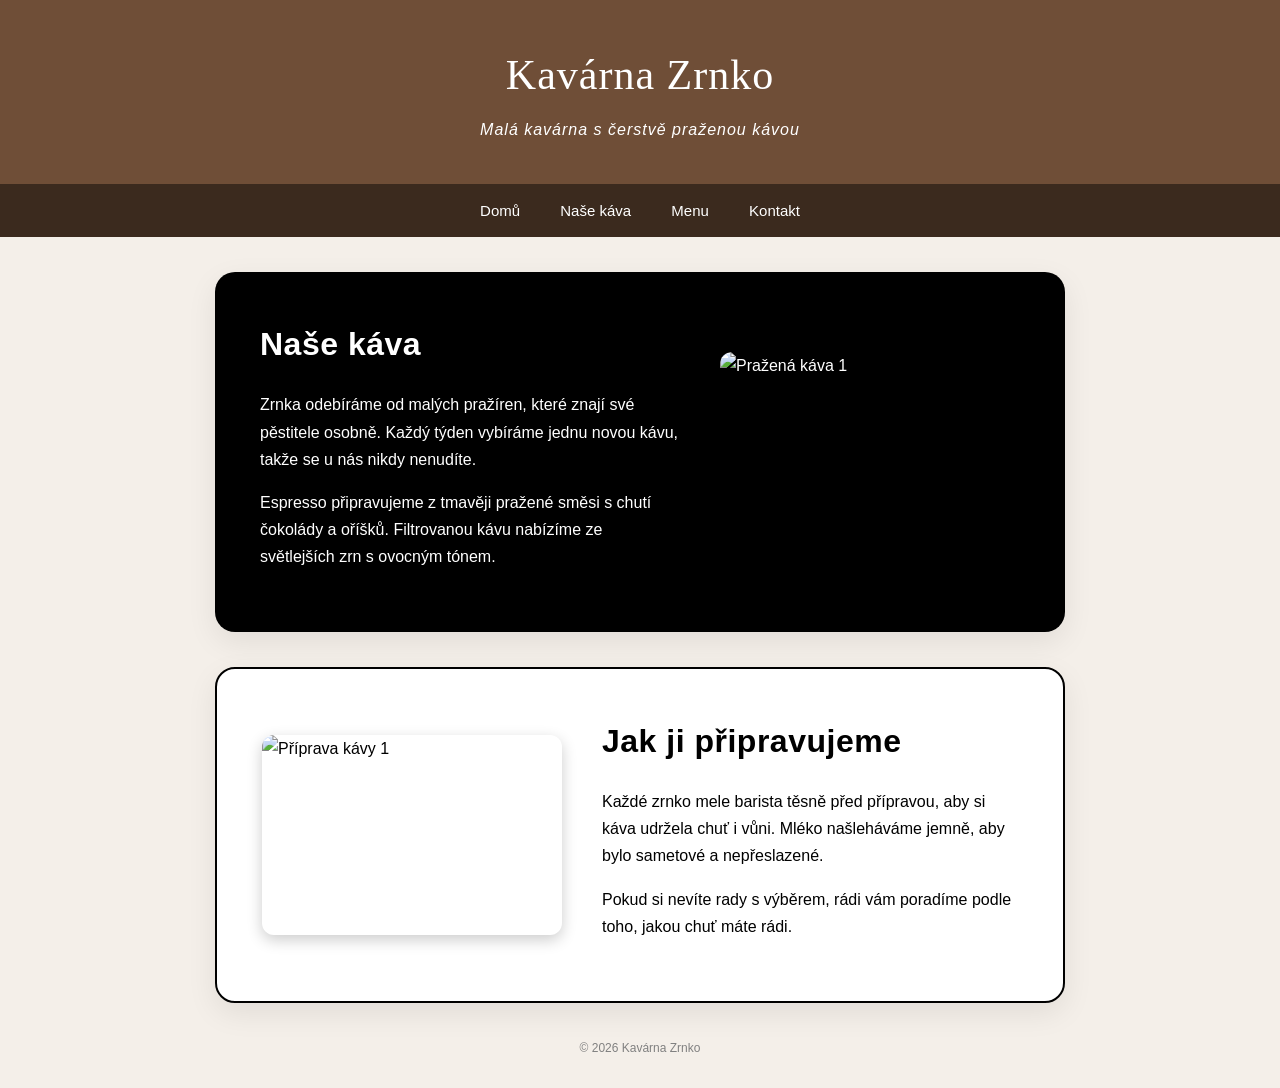
==== kava.html @ 205130b7 "upload me stranky pecka" ====
<!DOCTYPE html>
<html lang="cs">
<head>
    <meta charset="UTF-8">
    <meta name="viewport" content="width=device-width, initial-scale=1.0">
    <title>Naše káva - Kavárna Zrnko</title>
    <link rel="preconnect" href="https://googleapis.com">
    <link rel="preconnect" href="https://gstatic.com" crossorigin>
    <link href="https://googleapis.com/css2?family=DM+Serif+Display:ital@0;1&family=Plus+Jakarta+Sans:ital,wght@0,200..800;1,200..800;0,700;1,700&display=swap" rel="stylesheet">
    <link rel="stylesheet" href="kavarna.css">
</head>
<body>
    <h1 id="header">Kavárna Zrnko<span>Malá kavárna s čerstvě praženou kávou</span></h1>

    <div id="nav">
        <a href="index.html">Domů</a>
        <a href="kava.html">Naše káva</a>
        <a href="menu.html">Menu</a>
        <a href="kontakt.html">Kontakt</a>
    </div>

    <div class="obsah">
        <div class="cerne">
            <div class="kavarna-galerie vpravo">
                <img src="https://picsum.photos/seed/zrnko2/300/200" alt="Pražená káva 1">
                <img src="foto-kava-2.jpg" alt="Pražená káva 2">
                <img src="foto-kava-3.jpg" alt="Pražená káva 3">
            </div>
            <div class="text-blok">
                <h2>Naše káva</h2>
                <p>Zrnka odebíráme od malých pražíren, které znají své pěstitele osobně. Každý týden vybíráme jednu novou kávu, takže se u nás nikdy nenudíte.</p>
                <p>Espresso připravujeme z tmavěji pražené směsi s chutí čokolády a oříšků. Filtrovanou kávu nabízíme ze světlejších zrn s ovocným tónem.</p>
            </div>
        </div>

        <div class="bile">
            <div class="kavarna-galerie vlevo">
                <img src="https://picsum.photos/seed/zrnko6/300/200" alt="Příprava kávy 1">
                <img src="foto-priprava-2.jpg" alt="Příprava kávy 2">
                <img src="foto-priprava-3.jpg" alt="Příprava kávy 3">
            </div>
            <div class="text-blok">
                <h2>Jak ji připravujeme</h2>
                <p>Každé zrnko mele barista těsně před přípravou, aby si káva udržela chuť i vůni. Mléko našleháváme jemně, aby bylo sametové a nepřeslazené.</p>
                <p>Pokud si nevíte rady s výběrem, rádi vám poradíme podle toho, jakou chuť máte rádi.</p>
            </div>
        </div>
    </div>

    <p id="footer">&copy; 2026 Kavárna Zrnko</p>
</body>
</html>
---- kavarna.css ----
body {
    font-family: "Plus Jakarta Sans", sans-serif;
    line-height: 1.7;
    margin: 0;
    background-color: #f4efe9;
    color: #222;
}

#header {
    margin: 0;
    padding: 40px 20px;
    background-color: #6f4e37;
    color: white;
    text-align: center;
    font-family: "DM Serif Display", serif;
    font-size: 42px;
    font-weight: 400;
    letter-spacing: 1px;
}

#header span {
    display: block;
    font-size: 16px;
    font-weight: normal;
    font-style: italic;
    margin-top: 5px;
    font-family: "Plus Jakarta Sans", sans-serif;
}

#nav {
    background-color: #3b2a1e;
    padding: 14px;
    text-align: center;
    font-size: 15px;
}

#nav a {
    color: white;
    text-decoration: none;
    padding: 0 18px;
    font-weight: 500;
}

#nav a:hover {
    text-decoration: underline;
}

.obsah {
    max-width: 850px;
    margin: auto;
    padding: 0 15px;
}

.cerne,
.bile {
    padding: 45px;
    margin: 35px 0;
    border-radius: 20px;
    display: flex;
    align-items: center;
    gap: 40px;
    box-shadow: 0 10px 30px rgba(0, 0, 0, 0.08);
    transition: padding 0.3s ease, box-shadow 0.3s ease;
}

.cerne:hover,
.bile:hover {
    padding-top: 65px;
    padding-bottom: 65px;
    box-shadow: 0 20px 45px rgba(0, 0, 0, 0.25);
}

.cerne {
    background-color: black;
    color: white;
}

.bile {
    background-color: white;
    color: black;
    border: 2px solid black;
}

.text-blok {
    flex: 1;
}

.cerne h2,
.bile h2 {
    font-family: "Plus Jakarta Sans", sans-serif;
    font-size: 32px;
    margin-top: 0;
    margin-bottom: 20px;
    font-weight: 700;
    letter-spacing: 0.5px;
}

.vlevo {
    order: 0;
}

.vpravo {
    order: 1;
}

.kavarna-galerie {
    position: relative;
    width: 300px;
    height: 200px;
    border-radius: 12px;
    overflow: hidden;
    z-index: 1;
    flex-shrink: 0;
    box-shadow: 0 5px 15px rgba(0, 0, 0, 0.2);
    transition: transform 0.3s ease, box-shadow 0.3s ease;
}

.kavarna-galerie:hover {
    transform: scale(1.2);
    box-shadow: 0 20px 40px rgba(0, 0, 0, 0.6);
    z-index: 10;
}

.kavarna-galerie img {
    position: absolute;
    top: 0;
    left: 0;
    width: 100%;
    height: 100%;
    object-fit: cover;
    opacity: 0;
}

.kavarna-galerie img:first-child {
    opacity: 1;
    z-index: 2;
}

.kavarna-galerie:hover img {
    animation: prolinaniFotek 9s infinite ease-in-out;
}

.kavarna-galerie:hover img:nth-child(1) { animation-delay: 0s; }
.kavarna-galerie:hover img:nth-child(2) { animation-delay: 3s; }
.kavarna-galerie:hover img:nth-child(3) { animation-delay: 6s; }

@keyframes prolinaniFotek {
    0%, 33.33% { opacity: 1; z-index: 4; }
    37.33%, 96% { opacity: 0; z-index: 1; }
    100% { opacity: 1; z-index: 3; }
}

.menu {
    list-style: none;
    padding: 0;
    margin: 0;
}

.menu li {
    padding: 8px 0;
    border-bottom: 1px solid grey;
}

.cena {
    float: right;
}

#footer {
    font-size: 12px;
    color: grey;
    text-align: center;
    margin-bottom: 30px;
}

@media (max-width: 768px) {
    .cerne,
    .bile {
        flex-direction: column;
        gap: 30px;
        padding: 30px;
    }
    .cerne:hover,
    .bile:hover {
        padding: 30px;
    }
    .vlevo,
    .vpravo {
        order: -1;
    }
    .kavarna-galerie {
        width: 100%;
        height: 230px;
    }
    .kavarna-galerie:hover {
        transform: none;
    }
}
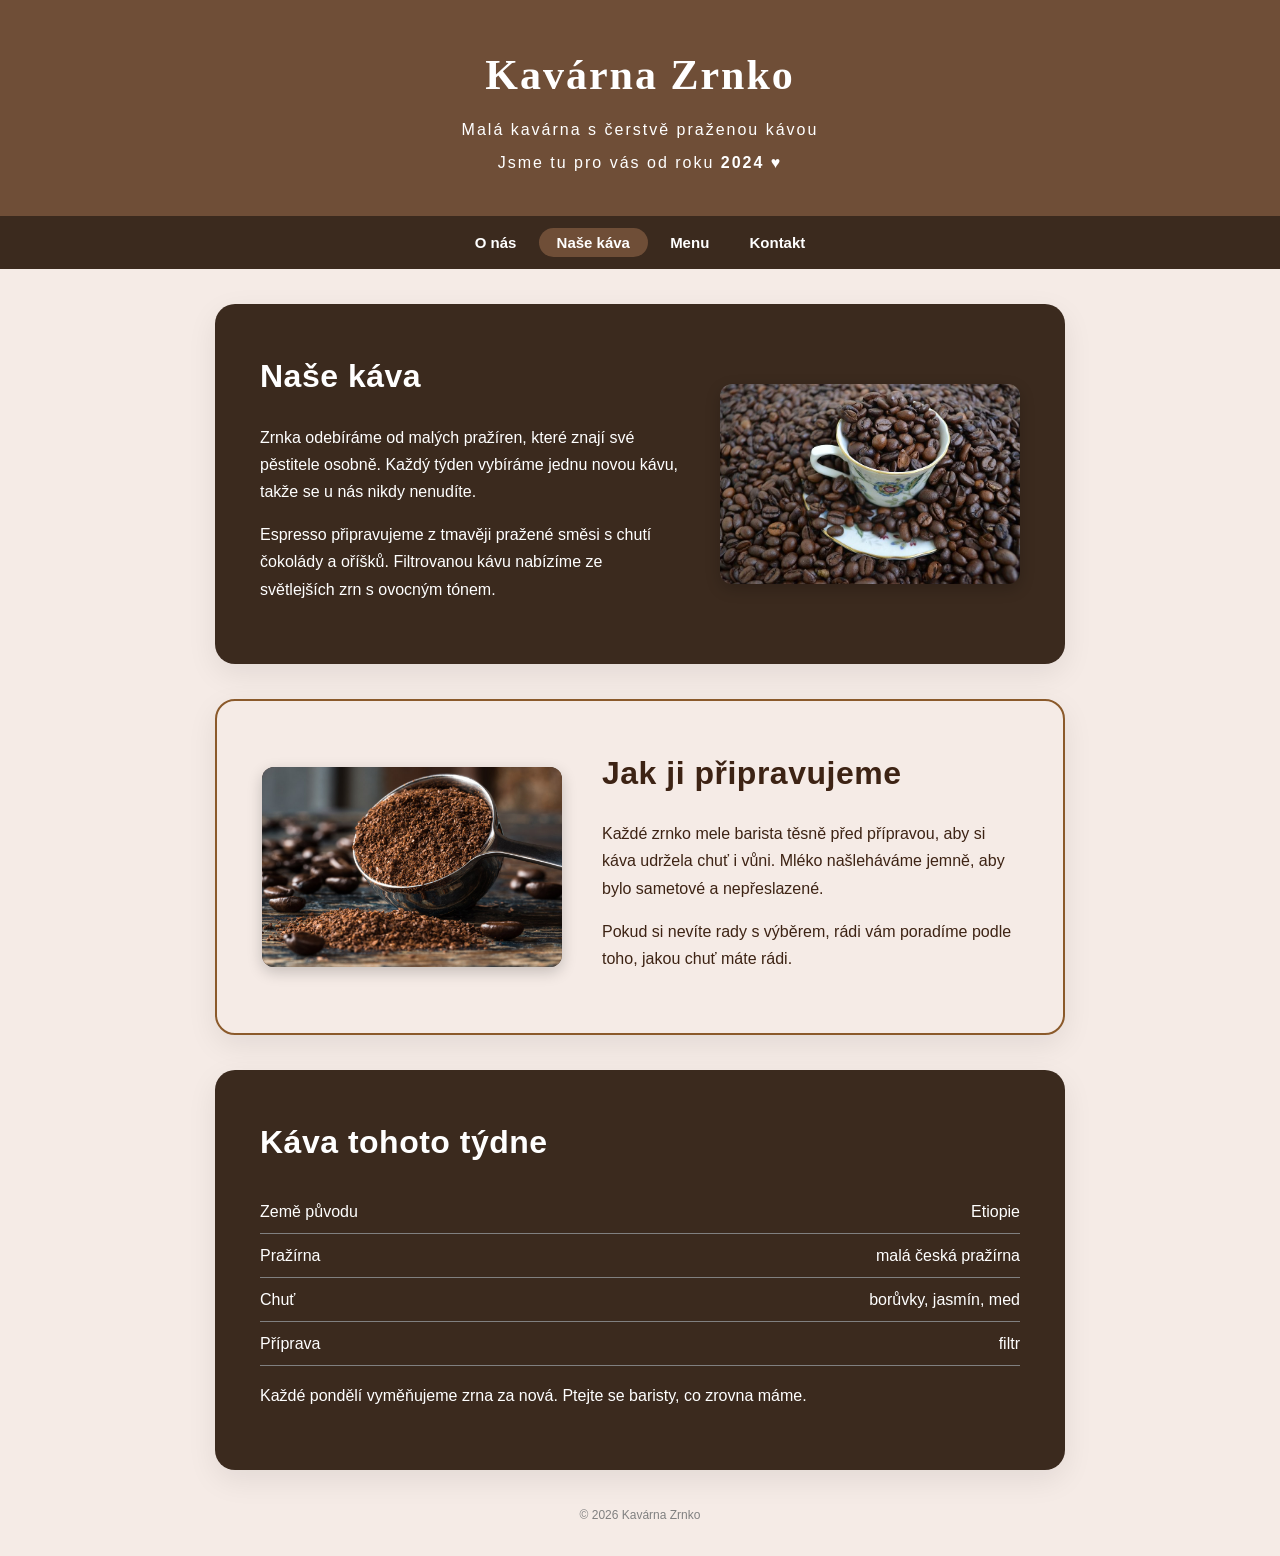
==== commit ccdd3cf6: "Add files via upload" ====
--- a/kava.html
+++ b/kava.html
@@ -4,17 +4,14 @@
     <meta charset="UTF-8">
     <meta name="viewport" content="width=device-width, initial-scale=1.0">
     <title>Naše káva - Kavárna Zrnko</title>
-    <link rel="preconnect" href="https://googleapis.com">
-    <link rel="preconnect" href="https://gstatic.com" crossorigin>
-    <link href="https://googleapis.com/css2?family=DM+Serif+Display:ital@0;1&family=Plus+Jakarta+Sans:ital,wght@0,200..800;1,200..800;0,700;1,700&display=swap" rel="stylesheet">
     <link rel="stylesheet" href="kavarna.css">
+    <link rel="icon" type="image/x-icon" href="favicon.ico">
 </head>
 <body>
-    <h1 id="header">Kavárna Zrnko<span>Malá kavárna s čerstvě praženou kávou</span></h1>
-
+    <h1 id="header"><a href="index.html">Kavárna Zrnko</a>  <span>Malá kavárna s čerstvě praženou kávou</span><span>Jsme tu pro vás od roku <b>2024</b> ♥ </span></h1>
     <div id="nav">
-        <a href="index.html">Domů</a>
-        <a href="kava.html">Naše káva</a>
+        <a href="o-nas.html">O nás</a>
+        <a href="kava.html" aria-current="page">Naše káva</a>
         <a href="menu.html">Menu</a>
         <a href="kontakt.html">Kontakt</a>
     </div>
@@ -22,9 +19,9 @@
     <div class="obsah">
         <div class="cerne">
             <div class="kavarna-galerie vpravo">
-                <img src="https://picsum.photos/seed/zrnko2/300/200" alt="Pražená káva 1">
-                <img src="foto-kava-2.jpg" alt="Pražená káva 2">
-                <img src="foto-kava-3.jpg" alt="Pražená káva 3">
+                <img src="coffea-beans.jpg" alt="Pražená káva 1">
+                <img src="Roasted_coffee_beans.jpg" alt="Pražená káva 2">
+                <img src="filtrovana-kava-chemex.jpg" alt="Pražená káva 3">
             </div>
             <div class="text-blok">
                 <h2>Naše káva</h2>
@@ -35,9 +32,9 @@
 
         <div class="bile">
             <div class="kavarna-galerie vlevo">
-                <img src="https://picsum.photos/seed/zrnko6/300/200" alt="Příprava kávy 1">
-                <img src="foto-priprava-2.jpg" alt="Příprava kávy 2">
-                <img src="foto-priprava-3.jpg" alt="Příprava kávy 3">
+                <img src="namleta-kava.jpg" alt="Příprava kávy 1">
+                <img src="šlehání-mléka-1024x683.jpg" alt="Příprava kávy 2">
+                <img src="adrian-ordonez-ybrPsGLKX8o-unsplash-1.jpg" alt="Příprava kávy 3">
             </div>
             <div class="text-blok">
                 <h2>Jak ji připravujeme</h2>
@@ -45,8 +42,21 @@
                 <p>Pokud si nevíte rady s výběrem, rádi vám poradíme podle toho, jakou chuť máte rádi.</p>
             </div>
         </div>
+        <div class="cerne">
+            <div class="text-blok">
+                <h2>Káva tohoto týdne</h2>
+                <ul class="menu">
+                    <li>Země původu <span class="cena">Etiopie</span></li>
+                    <li>Pražírna <span class="cena">malá česká pražírna</span></li>
+                    <li>Chuť <span class="cena">borůvky, jasmín, med</span></li>
+                    <li>Příprava <span class="cena">filtr</span></li>
+                </ul>
+                <p>Každé pondělí vyměňujeme zrna za nová. Ptejte se baristy, co zrovna máme.</p>
+            </div>
+        </div>
+
     </div>
 
     <p id="footer">&copy; 2026 Kavárna Zrnko</p>
 </body>
-</html>
+</html>
--- a/kavarna.css
+++ b/kavarna.css
@@ -2,8 +2,8 @@
     font-family: "Plus Jakarta Sans", sans-serif;
     line-height: 1.7;
     margin: 0;
-    background-color: #f4efe9;
-    color: #222;
+    background-color: #F5EBE6;
+    color: #3d2314;
 }
 
 #header {
@@ -14,16 +14,36 @@
     text-align: center;
     font-family: "DM Serif Display", serif;
     font-size: 42px;
-    font-weight: 400;
-    letter-spacing: 1px;
-}
+    font-weight: 900;
+    letter-spacing: 2px;
+    text-decoration: none;
+
+}
+#header a {
+    color: white;
+    text-decoration: none;
+}
+
+#header a:hover {
+    text-decoration: underline;
+    text-underline-offset: 8px;
+}
+
+#header a[aria-current="page"] {
+    background-color: #3b2a1e;
+    border-radius: 12px;
+    padding: 4px 20px;
+}
+   
+
 
 #header span {
     display: block;
     font-size: 16px;
-    font-weight: normal;
-    font-style: italic;
+    font-weight: 400;
+    font-style: none;
     margin-top: 5px;
+    margin-bottom: 0px;
     font-family: "Plus Jakarta Sans", sans-serif;
 }
 
@@ -38,11 +58,23 @@
     color: white;
     text-decoration: none;
     padding: 0 18px;
-    font-weight: 500;
+    font-weight: 700;
+}
+#nav a:visited {
+    color: white;
+    text-decoration: none;
+    padding: 0 18px;
+    font-weight: 700;
 }
 
 #nav a:hover {
     text-decoration: underline;
+}
+
+#nav a[aria-current="page"] {
+    background-color: #6f4e37;
+    border-radius: 20px;
+    padding: 6px 18px;
 }
 
 .obsah {
@@ -71,14 +103,14 @@
 }
 
 .cerne {
-    background-color: black;
+    background-color: #3b2a1e;
     color: white;
 }
 
 .bile {
-    background-color: white;
-    color: black;
-    border: 2px solid black;
+    background-color: #F5EBE6;
+    color: #3d2314;
+    border: 2px solid #8b5a2b;
 }
 
 .text-blok {
@@ -111,6 +143,7 @@
     overflow: hidden;
     z-index: 1;
     flex-shrink: 0;
+    background-color: #3b2a1e;
     box-shadow: 0 5px 15px rgba(0, 0, 0, 0.2);
     transition: transform 0.3s ease, box-shadow 0.3s ease;
 }
@@ -133,21 +166,43 @@
 
 .kavarna-galerie img:first-child {
     opacity: 1;
-    z-index: 2;
 }
 
 .kavarna-galerie:hover img {
     animation: prolinaniFotek 9s infinite ease-in-out;
 }
 
-.kavarna-galerie:hover img:nth-child(1) { animation-delay: 0s; }
-.kavarna-galerie:hover img:nth-child(2) { animation-delay: 3s; }
-.kavarna-galerie:hover img:nth-child(3) { animation-delay: 6s; }
+.kavarna-galerie:hover img:nth-child(1) {
+    animation-delay: 0s;
+}
+
+.kavarna-galerie:hover img:nth-child(2) {
+    animation-delay: -6s;
+}
+
+.kavarna-galerie:hover img:nth-child(3) {
+    animation-delay: -3s;
+}
 
 @keyframes prolinaniFotek {
-    0%, 33.33% { opacity: 1; z-index: 4; }
-    37.33%, 96% { opacity: 0; z-index: 1; }
-    100% { opacity: 1; z-index: 3; }
+    0%, 27% {
+        opacity: 1;
+    }
+    33.33%, 94% {
+        opacity: 0;
+    }
+    100% {
+        opacity: 1;
+    }
+}
+
+.obrazek {
+    width: 300px;
+    height: 200px;
+    object-fit: cover;
+    border-radius: 12px;
+    flex-shrink: 0;
+    box-shadow: 0 5px 15px rgba(0, 0, 0, 0.2);
 }
 
 .menu {
@@ -179,19 +234,28 @@
         gap: 30px;
         padding: 30px;
     }
+
     .cerne:hover,
     .bile:hover {
         padding: 30px;
     }
+
     .vlevo,
     .vpravo {
         order: -1;
     }
+
     .kavarna-galerie {
         width: 100%;
         height: 230px;
     }
+
     .kavarna-galerie:hover {
         transform: none;
     }
-}
+
+    .obrazek {
+        width: 100%;
+        height: 230px;
+    }
+}
